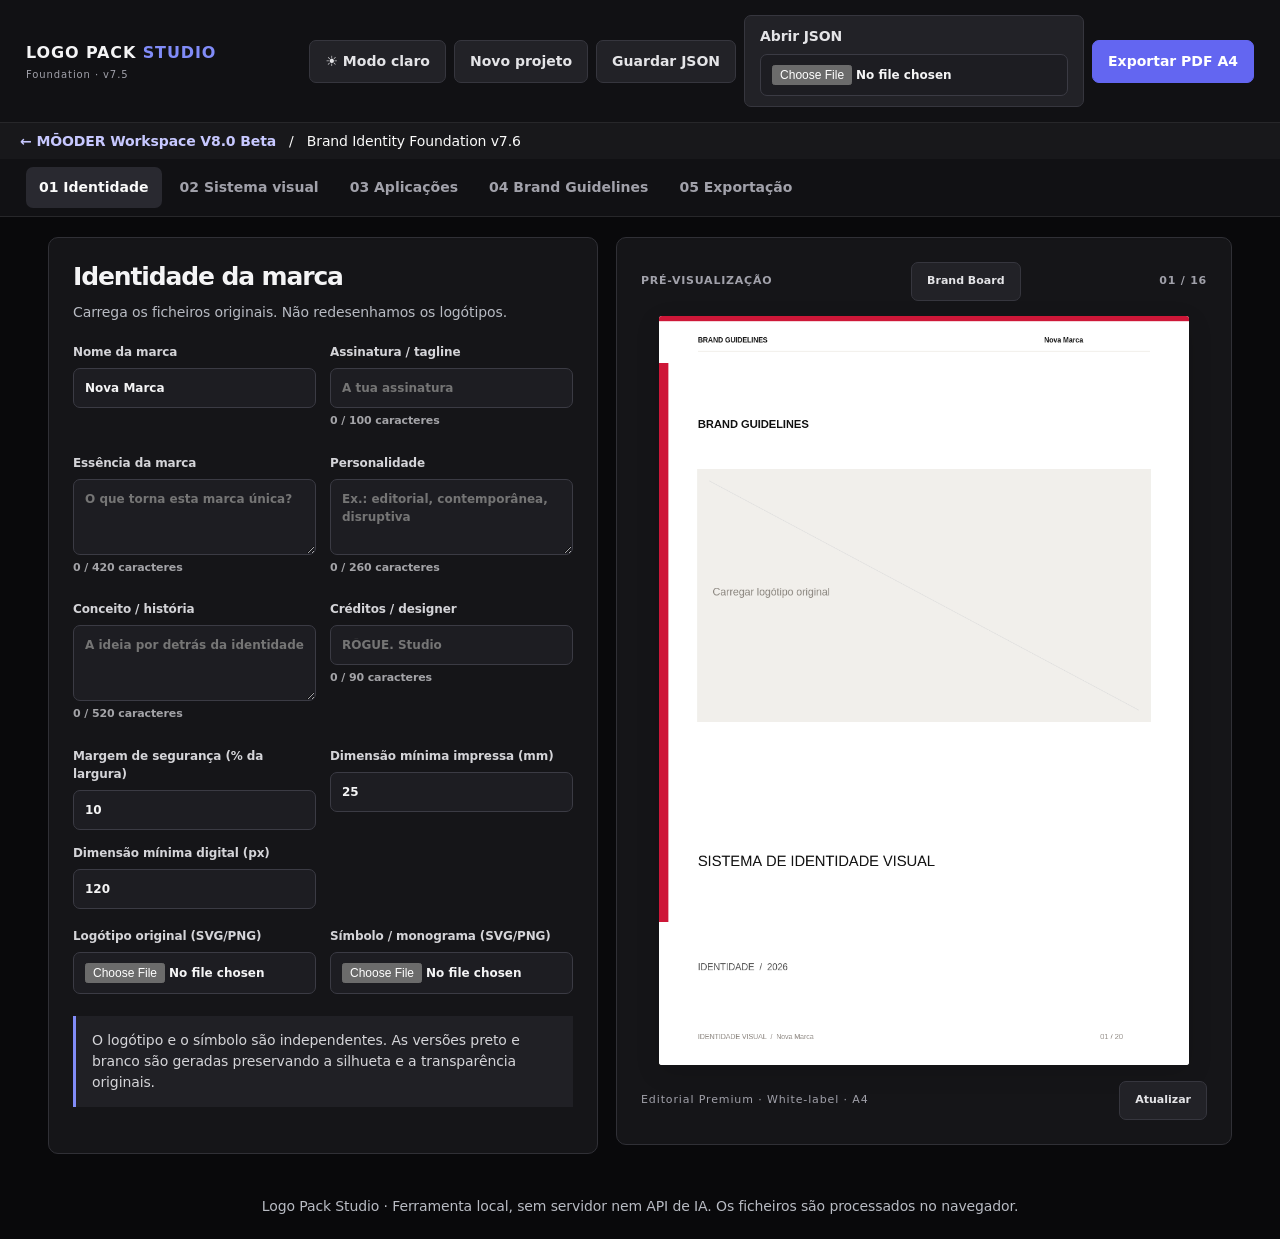
==== index.html @ aca2bb45 "Add files via upload" ====
<!doctype html><html lang="pt"><head><meta charset="utf-8"><meta name="viewport" content="width=device-width,initial-scale=1"><title>Logo Pack Studio — Foundation V7.5</title><link rel="stylesheet" href="style.css"></head><body>
<header><div><b class="brand">LOGO PACK <em>STUDIO</em></b><small>Foundation · v7.5</small></div><div class="head-actions"><button id="themeToggle" class="ghost" type="button" aria-label="Alternar modo claro e escuro">☾ Modo escuro</button><button id="newProject" class="ghost">Novo projeto</button><button id="saveProject" class="ghost">Guardar JSON</button><label class="button ghost">Abrir JSON<input type="file" id="openProject" accept=".json" hidden></label><button id="exportPdf" class="primary">Exportar PDF A4</button></div></header>
<div style="padding:10px 20px;background:#18181b;color:#fafafa;font:14px system-ui"><a href="workspace.html" style="color:#c7c8ff;font-weight:600;text-decoration:none">← MŌODER Workspace V8.0 Beta</a> &nbsp; / &nbsp; Brand Identity Foundation v7.6</div><nav id="tabs"><button class="active" data-tab="identity">01 Identidade</button><button data-tab="visual">02 Sistema visual</button><button data-tab="assets">03 Aplicações</button><button data-tab="guide">04 Brand Guidelines</button><button data-tab="export">05 Exportação</button></nav>
<main><section id="workspace"><div class="pane active" id="tab-identity"><h1>Identidade da marca</h1><p class="muted">Carrega os ficheiros originais. Não redesenhamos os logótipos.</p><div class="fields"><label>Nome da marca<input id="brandName" value="Nova Marca"></label><label>Assinatura / tagline<input id="tagline" placeholder="A tua assinatura"></label><label>Essência da marca<textarea id="essence" rows="3" placeholder="O que torna esta marca única?"></textarea></label><label>Personalidade<textarea id="personality" rows="3" placeholder="Ex.: editorial, contemporânea, disruptiva"></textarea></label><label>Conceito / história<textarea id="concept" rows="3" placeholder="A ideia por detrás da identidade"></textarea></label><label>Créditos / designer<input id="credits" placeholder="RŌGUE. Studio"></label><label>Margem de segurança (% da largura)<input id="safeArea" type="number" min="5" max="35" value="10"></label><label>Dimensão mínima impressa (mm)<input id="minPrint" type="number" min="5" max="120" value="25"></label><label>Dimensão mínima digital (px)<input id="minDigital" type="number" min="20" max="600" value="120"></label></div><div class="fields"><label>Logótipo original (SVG/PNG)<input type="file" data-asset="logo" accept="image/svg+xml,image/png,image/jpeg,image/webp"></label><label>Símbolo / monograma (SVG/PNG)<input type="file" data-asset="symbol" accept="image/svg+xml,image/png,image/jpeg,image/webp"></label></div><div class="notice">O logótipo e o símbolo são independentes. As versões preto e branco são geradas preservando a silhueta e a transparência originais.</div></div>
<div class="pane" id="tab-visual"><h1>Sistema visual</h1><h2>Cores</h2><div class="fields"><label>Cor principal · detetada do logótipo (editável)<input id="primary" type="color" value="#CE1738"></label><label>Cor secundária<input id="secondary" type="color" value="#E9E1D5"></label><label>Modo de geração<select id="paletteMethod"><option value="golden">Ângulo dourado · 137,5°</option><option value="analogous">Análogas · ±30°</option><option value="triadic">Triádicas · 120°</option><option value="complementary">Complementares · 180°</option></select></label><label class="toggle"><input id="autoSecondary" type="checkbox"> Gerar secundária com contraste automático</label><label>Cor terciária / apoio 1<input id="support1" type="color" value="#7B172E"></label><label>Cor de apoio 2<input id="support2" type="color" value="#D1C4B4"></label></div><details class="color-tools"><summary>Personalizar cores na roda cromática <span>Opcional</span></summary><div id="v72ColorWheel"></div></details><button id="generatePalette" class="ghost">Gerar paleta com o método escolhido</button><div id="palettePreview" class="swatches"></div><h2>Tipografia</h2><p class="muted">Upload independente para H1, H2 e H3 / corpo. TTF, OTF ou WOFF.</p><div class="fields"><label>H1 — títulos<input type="file" data-font="h1" accept=".ttf,.otf,.woff,.woff2"></label><label>H2 — subtítulos<input type="file" data-font="h2" accept=".ttf,.otf,.woff,.woff2"></label><label>H3 — corpo<input type="file" data-font="h3" accept=".ttf,.otf,.woff,.woff2"></label></div><div id="fontPreview" class="font-preview"></div><h2>Pattern Studio</h2><div class="choice"><label><input type="radio" name="patternMode" value="generate" checked> Gerar a partir do símbolo</label><label><input type="radio" name="patternMode" value="upload"> Importar pattern</label></div><label id="patternUploadLabel" hidden>Pattern (SVG/PNG)<input type="file" data-asset="pattern" accept="image/svg+xml,image/png,image/jpeg,image/webp"></label><div class="fields"><label>Tamanho do símbolo<input id="patternScale" type="range" min="8" max="340" value="72"></label><label>Espaçamento entre símbolos<input id="patternGap" type="range" min="0" max="200" value="28"></label><label>Rotação do símbolo (−180° a +180°)<input id="patternRotation" type="range" min="-180" max="180" value="0"></label><label>Distribuição<select id="patternLayout"><option value="stagger">Escalonada</option><option value="grid">Grelha</option><option value="diagonal">Diagonal</option></select></label></div><canvas id="patternPreview" width="540" height="260"></canvas><div class="pattern-actions"><button id="patternSvg" type="button" class="ghost">Exportar SVG</button><button id="patternPng" type="button" class="ghost">Exportar PNG</button></div></div>
<div class="pane" id="tab-assets"><h1>Aplicações e mockups</h1><p class="muted">Importa imagens do teu dispositivo. Cada projeto começa vazio e os mockups aplicados são incluídos no ficheiro JSON do projeto.</p><div id="v71Manager"></div><section class="photo-direction"><h2>Direção fotográfica</h2><p class="muted">Adiciona uma fotografia de referência ou direção de arte à secção correspondente das Brand Guidelines. Para várias fotografias na mesma secção, usa «Adicionar mockup» e escolhe «Direção fotográfica».</p><label>Fotografia de referência<input type="file" data-asset="photo" accept="image/*"></label></section><div id="libraryStatus"></div><div hidden aria-hidden="true"><div class="fields"><label>Cartão de visita / estacionário<input type="file" data-asset="stationery" accept="image/*"></label><label>Instagram / redes sociais<input type="file" data-asset="social" accept="image/*"></label><label>Campanha / outdoor<input type="file" data-asset="campaign" accept="image/*"></label></div><h2>Biblioteca de mockups</h2><p class="muted">Templates de apresentação internos. Podes carregar uma biblioteca adicional alojada no GitHub através de um manifesto JSON.</p><div class="fields"><label>Mockup selecionado<select id="mockupType"><option value="business">Cartão de visita</option><option value="poster">Cartaz editorial</option><option value="social">Post Instagram</option><option value="story">Story Instagram</option><option value="outdoor">Outdoor</option></select></label><label>URL do manifesto da biblioteca GitHub (JSON)<input id="mockupManifest" type="url" placeholder="https://raw.githubusercontent.com/.../mockups.json"></label></div><button id="loadLibrary" class="ghost">Carregar biblioteca GitHub</button><div id="legacyLibraryStatus" class="muted"></div><div id="mockupPreview" class="mockup-preview"></div><p class="muted">Os templates são composições 2D demonstrativas, não fotografias realistas. Para aplicações reais, utiliza os uploads acima.</p></div></div>
<div class="pane" id="tab-guide"><h1>Brand Guidelines</h1><p class="muted">20 páginas A4 · 210 × 297 mm. O mesmo canvas desenha a pré-visualização e é exportado para o PDF.</p><div class="guide-controls"><label>Selecionar página<select id="pageSelect"></select></label><button id="prevPage" class="ghost">← Anterior</button><button id="nextPage" class="ghost">Seguinte →</button><button id="allPages" class="ghost">Ver miniaturas</button></div><div id="thumbnails" hidden></div></div>
<div class="pane" id="tab-export"><h1>Exportação do Brand Pack</h1><p class="muted">Downloads criados localmente no teu navegador.</p><div class="export-grid"><button id="exportPdf2" class="primary">Brand Guidelines · PDF A4 (paginação dinâmica)</button><button id="exportBoard" class="ghost">Brand Board · PNG</button><button id="exportPalette" class="ghost">Paleta · SVG</button><button id="exportZip" class="ghost">Brand Pack completo · ZIP</button><button id="exportPattern" class="ghost">Pattern · PNG</button></div><p class="muted">ZIP: SVG, PNG e JPEG de todas as variantes, símbolo, favicons, paleta SVG/JSON/TXT, patterns, aplicações, Brand Board e PDF.</p><button id="validateProject" class="ghost">Validar projeto</button><div id="validation" class="validation"></div><div id="exportStatus" role="status"></div></div></section><aside><div class="preview-heading"><b>PRÉ-VISUALIZAÇÃO</b><button id="showBoard" type="button" class="ghost">Brand Board</button><span id="pageCounter">01 / 20</span></div><canvas id="pageCanvas" width="900" height="1273"></canvas><canvas id="boardPreview" width="1200" height="1000" hidden></canvas><div class="preview-footer"><span>Editorial Premium · White-label · A4</span><button id="refresh" class="ghost">Atualizar</button></div></aside></main><footer>Logo Pack Studio · Ferramenta local, sem servidor nem API de IA. Os ficheiros são processados no navegador.</footer><script src="jszip.min.js"></script><script src="app.js"></script><script src="mockup-manager.js"></script><script src="color-wheel.js"></script></body></html>
---- style.css ----
:root{--bg:#f2f0ed;--ink:#252220;--line:#d9d3cb;--muted:#77716d;--accent:#c7193b}*{box-sizing:border-box}body{margin:0;font:14px/1.5 Inter,Arial,sans-serif;color:var(--ink);background:var(--bg)}header{display:flex;justify-content:space-between;align-items:center;gap:18px;padding:16px 28px;background:#fff;border-bottom:1px solid var(--line)}.brand{font-size:18px;letter-spacing:.08em}.brand em{color:var(--accent);font-style:normal}header small{display:block;color:var(--muted);font-size:10px;letter-spacing:.14em}.head-actions{display:flex;gap:8px;flex-wrap:wrap}button,.button{cursor:pointer;font:inherit;padding:10px 15px;border:1px solid var(--line);border-radius:6px;background:#fff;color:var(--ink)}button:hover,.button:hover{border-color:#999}.primary{background:var(--accent);border-color:var(--accent);color:#fff}.ghost{background:#fff}nav{display:flex;gap:6px;padding:12px 28px;border-bottom:1px solid var(--line);background:#fff;overflow:auto}nav button{white-space:nowrap;border:0;border-bottom:2px solid transparent;border-radius:0;background:transparent;color:#625e59}nav button.active{border-color:var(--accent);color:var(--ink);font-weight:700}main{display:grid;grid-template-columns:minmax(350px,1fr) minmax(440px,1.1fr);gap:24px;width:100%;max-width:none;margin:auto;padding:24px 28px;align-items:start}#workspace,aside{background:#fff;border:1px solid var(--line);border-radius:9px;padding:26px;min-width:0}.pane{display:none}.pane.active{display:block}h1{font-size:26px;line-height:1.2;letter-spacing:-.04em;margin:0 0 10px}h2{font-size:16px;margin:27px 0 12px}.muted{color:var(--muted);margin:6px 0 20px}.fields{display:grid;grid-template-columns:repeat(2,minmax(0,1fr));gap:16px;margin:18px 0}label{display:block;font-size:12px;font-weight:650;color:#4d4844}input:not([type=radio]),textarea,select{display:block;width:100%;margin-top:7px;padding:10px 11px;border:1px solid var(--line);border-radius:5px;background:#fff;color:var(--ink);font:inherit;min-width:0}input[type=color]{height:48px;padding:3px}input[type=file]{font-size:12px}textarea{resize:vertical}.notice{padding:14px 16px;background:#f6f3ef;color:#625e59;border-left:3px solid var(--accent);margin:22px 0}.swatches{display:flex;gap:8px;margin:16px 0}.swatches>div{flex:1;min-width:0}.swatches i{display:block;height:65px;border-radius:4px}.swatches small{font-size:10px}.font-preview{background:#f8f6f2;padding:16px}.choice{display:flex;gap:20px;margin:10px 0}.choice label{display:flex;align-items:center;gap:7px}#patternPreview{width:100%;height:auto;border:1px solid var(--line);margin-top:14px}.preview-heading,.preview-footer{display:flex;justify-content:space-between;align-items:center;gap:12px;font-size:11px;letter-spacing:.08em;color:#77716d}.preview-heading{margin-bottom:15px}#pageCanvas{display:block;width:min(100%,530px);height:auto;box-shadow:0 7px 24px #0002;margin:0 auto;background:#fff}.preview-footer{margin-top:16px}.guide-controls{display:flex;gap:9px;align-items:end;flex-wrap:wrap}.guide-controls label{flex:1;min-width:120px}#thumbnails{display:grid;grid-template-columns:repeat(4,1fr);gap:10px;margin-top:16px}#thumbnails button{padding:5px}#thumbnails canvas{width:100%;height:auto;display:block}.export-grid{display:grid;gap:10px}#exportStatus{margin-top:18px;color:#625e59}footer{text-align:center;color:#8d8680;padding:22px}@media(max-width:960px){main{grid-template-columns:1fr;padding:14px}header{padding:14px;flex-wrap:wrap}nav{padding:8px 14px}#workspace,aside{padding:16px}.fields{grid-template-columns:1fr}}

.toggle{display:flex!important;align-items:center;gap:8px}.toggle input{width:auto!important}.mockup-preview{margin-top:14px;max-width:660px}.mockup-preview canvas{width:100%;height:auto;border:1px solid #ddd;border-radius:9px}.library-grid{display:grid;grid-template-columns:repeat(auto-fill,minmax(135px,1fr));gap:12px;margin-top:12px}.library-grid>div{display:flex;flex-direction:column;gap:6px;padding:8px;background:#f5f4f2;border-radius:6px}.library-grid img{width:100%;height:100px;object-fit:contain}.library-grid button{font-size:11px}.validation{margin-top:14px;font-size:13px;line-height:1.6}.validation ul{padding-left:20px}body{max-width:none}main{max-width:none!important;width:calc(100% - 44px)!important;margin-left:auto!important;margin-right:auto!important}#workspace{min-width:0}aside{min-width:0}
.pattern-actions{display:flex;gap:10px;margin-top:12px}#boardPreview{width:100%;height:auto;box-shadow:0 7px 24px #0002;background:#fff}#showBoard{font-size:11px}#patternPreview{background:#fff}
/* Foundation V3: independent dark interface, never changes PDF canvas pixels. */
:root[data-theme="dark"]{color-scheme:dark;--bg:#15171b;--ink:#f0f0f2;--line:#424650;--muted:#afb2ba}
:root[data-theme="dark"] body{background:var(--bg);color:var(--ink)}
:root[data-theme="dark"] header,:root[data-theme="dark"] nav,:root[data-theme="dark"] #workspace,:root[data-theme="dark"] aside{background:#22252b;color:var(--ink);border-color:var(--line)}
:root[data-theme="dark"] button:not(.primary),:root[data-theme="dark"] .button,:root[data-theme="dark"] input:not([type="color"]),:root[data-theme="dark"] textarea,:root[data-theme="dark"] select{background:#2b2f37;color:#f0f0f2;border-color:#51555f}
:root[data-theme="dark"] label,:root[data-theme="dark"] nav button,:root[data-theme="dark"] nav button.active{color:#e5e6ea}
:root[data-theme="dark"] .notice,:root[data-theme="dark"] .library-grid>div{background:#2c3038;color:#e5e6ea}
:root[data-theme="dark"] .muted,:root[data-theme="dark"] footer,:root[data-theme="dark"] .preview-footer{color:#b8bbc3}
:root[data-theme="dark"] #pageCanvas,:root[data-theme="dark"] #boardPreview{background:#fff}
/* V7 — local mockup manager */
.v7-manager{margin:22px 0;padding:20px;border:1px solid var(--line,#d7d7d7);border-radius:14px}.v7-manager h2{margin-top:0}.v7-form{display:grid;grid-template-columns:repeat(auto-fit,minmax(210px,1fr));gap:12px}.v7-form label{display:flex;flex-direction:column;gap:6px;font-size:13px}.v7-form input,.v7-form select{width:100%;max-width:100%;box-sizing:border-box}.v7-actions{display:flex;gap:10px;flex-wrap:wrap;align-items:center;margin:15px 0}.v7-grid{display:grid;grid-template-columns:repeat(auto-fill,minmax(180px,1fr));gap:12px}.v7-card{border:1px solid var(--line,#ddd);border-radius:10px;padding:10px;display:flex;flex-direction:column;gap:8px;min-width:0}.v7-card img{width:100%;height:125px;object-fit:contain;background:#eee;border-radius:6px}.v7-card div{font-size:13px;overflow-wrap:anywhere}.v7-card button{font-size:12px}

/* V7.2 improvements */
#fontPreview,#fontPreview *{color:#24211f!important;background:#f8f6f2!important}#v71EditorHost{margin-top:20px}#v71EditorHost .v5-editor{max-width:none}#v72ColorWheel{margin:20px 0}.v72-color{display:grid;grid-template-columns:1fr 1fr;gap:22px;padding:18px;border:1px solid var(--line);border-radius:10px;background:#faf9f7}.v72-color p{font-size:12px;color:#777}.v72-color canvas{max-width:100%;height:auto;display:block;cursor:crosshair;touch-action:none}.v72-harmony{display:flex;gap:5px;margin-top:15px}.v72-harmony span{display:flex;align-items:end;justify-content:center;flex:1;min-height:90px;padding:5px;font-size:10px;color:white;text-shadow:0 1px 3px #0008}@media(max-width:650px){.v72-color{grid-template-columns:1fr}}

/* V7.3: friendly, optional color controls and restored photographic direction */
.color-tools{margin:16px 0;border:1px solid var(--line);border-radius:9px;overflow:hidden}.color-tools summary{cursor:pointer;padding:14px 16px;font-weight:650;list-style:none;display:flex;justify-content:space-between;align-items:center;gap:10px}.color-tools summary::-webkit-details-marker{display:none}.color-tools summary::before{content:"◉";color:#c7193b;margin-right:7px}.color-tools summary span{font-size:11px;font-weight:400;color:var(--muted)}.color-tools[open] summary{border-bottom:1px solid var(--line)}.color-tools #v72ColorWheel{margin:0}.color-tools .v72-color{border:0;border-radius:0;gap:14px}.photo-direction{margin-top:22px;padding:18px;border:1px solid var(--line);border-radius:9px}.photo-direction h2{margin:0 0 8px}.photo-direction label{max-width:450px}.photo-direction .muted{margin:4px 0 12px}

/* Foundation v7.5 UI Refresh — presentation only; export canvases remain untouched */
:root{--radius:10px;--control-radius:7px}
body{font-family:Inter,ui-sans-serif,system-ui,-apple-system,"Segoe UI",sans-serif;letter-spacing:-.008em}
header{padding:15px 26px;gap:14px}
.brand{font-size:16px;font-weight:800;letter-spacing:.055em}
header small{letter-spacing:.09em;margin-top:2px}
.head-actions{align-items:center}
button,.button{min-height:38px;border-radius:var(--control-radius);font-weight:550;transition:background-color .15s ease,border-color .15s ease,box-shadow .15s ease,transform .15s ease}
button:focus-visible,.button:focus-visible,input:focus-visible,textarea:focus-visible,select:focus-visible,summary:focus-visible{outline:2px solid #818cf8;outline-offset:2px}
button:active{transform:translateY(1px)}
.primary{background:#6366f1;border-color:#6366f1;color:white}
.primary:hover{background:#4f46e5;border-color:#4f46e5}
nav{padding:8px 26px;gap:5px;scrollbar-width:thin}
nav button{padding:10px 13px;min-height:39px;border-radius:7px;border-bottom:0!important}
main{gap:18px;padding:20px 26px;grid-template-columns:minmax(350px,1fr) minmax(400px,1.12fr)}
#workspace,aside{border-radius:var(--radius);padding:24px}
h1{font-size:25px;font-weight:750;letter-spacing:-.045em}
h2{letter-spacing:-.02em}
.fields{gap:14px}
label{font-weight:600}
input:not([type=radio]),textarea,select{border-radius:var(--control-radius);min-height:39px}
.preview-heading{font-size:11px;font-weight:650;letter-spacing:.07em}
#pageCanvas,#boardPreview{border-radius:3px;max-width:100%}
.v7-manager,.photo-direction,.color-tools,.v72-color{border-radius:var(--radius)}
:root[data-theme="dark"]{color-scheme:dark;--bg:#09090b;--ink:#f4f4f5;--line:#2b2b31;--muted:#a1a1aa;--accent:#818cf8}
:root[data-theme="dark"] header,:root[data-theme="dark"] nav{background:#111114;border-color:#27272a}
:root[data-theme="dark"] #workspace,:root[data-theme="dark"] aside{background:#151518;border-color:#303036}
:root[data-theme="dark"] button:not(.primary),:root[data-theme="dark"] .button{background:#222227;color:#e4e4e7;border-color:#36363e}
:root[data-theme="dark"] button:not(.primary):hover,:root[data-theme="dark"] .button:hover{background:#303037;border-color:#555560}
:root[data-theme="dark"] nav button{background:transparent!important;border-color:transparent!important;color:#a1a1aa!important}
:root[data-theme="dark"] nav button:hover{background:#242429!important;color:#fafafa!important}
:root[data-theme="dark"] nav button.active{background:#292930!important;color:#fafafa!important}
:root[data-theme="dark"] input:not([type="color"]),:root[data-theme="dark"] textarea,:root[data-theme="dark"] select{background:#1d1d22;color:#f4f4f5;border-color:#3b3b44}
:root[data-theme="dark"] label{color:#d4d4d8}
:root[data-theme="dark"] .notice,:root[data-theme="dark"] .library-grid>div,:root[data-theme="dark"] .v72-color{background:#202025;color:#d4d4d8}
:root[data-theme="dark"] .v7-card{background:#1c1c21}
:root[data-theme="dark"] .preview-heading,:root[data-theme="dark"] .preview-footer{color:#a1a1aa}
:root[data-theme="dark"] .primary{background:#6366f1!important;border-color:#6366f1!important;color:#fff!important}
:root[data-theme="dark"] .primary:hover{background:#4f46e5!important}
@media(max-width:960px){main{grid-template-columns:1fr!important;width:calc(100% - 24px)!important;padding:12px 0}header{padding:14px}nav{padding:8px 12px}#workspace,aside{padding:18px}}
@media(max-width:600px){.head-actions{width:100%}.head-actions button,.head-actions .button{flex:1 1 auto;text-align:center;font-size:12px;padding:9px}#workspace,aside{padding:15px}.fields{grid-template-columns:1fr}nav button{font-size:12px;padding:9px 10px}}
@media(prefers-reduced-motion:reduce){button,.button{transition:none}}
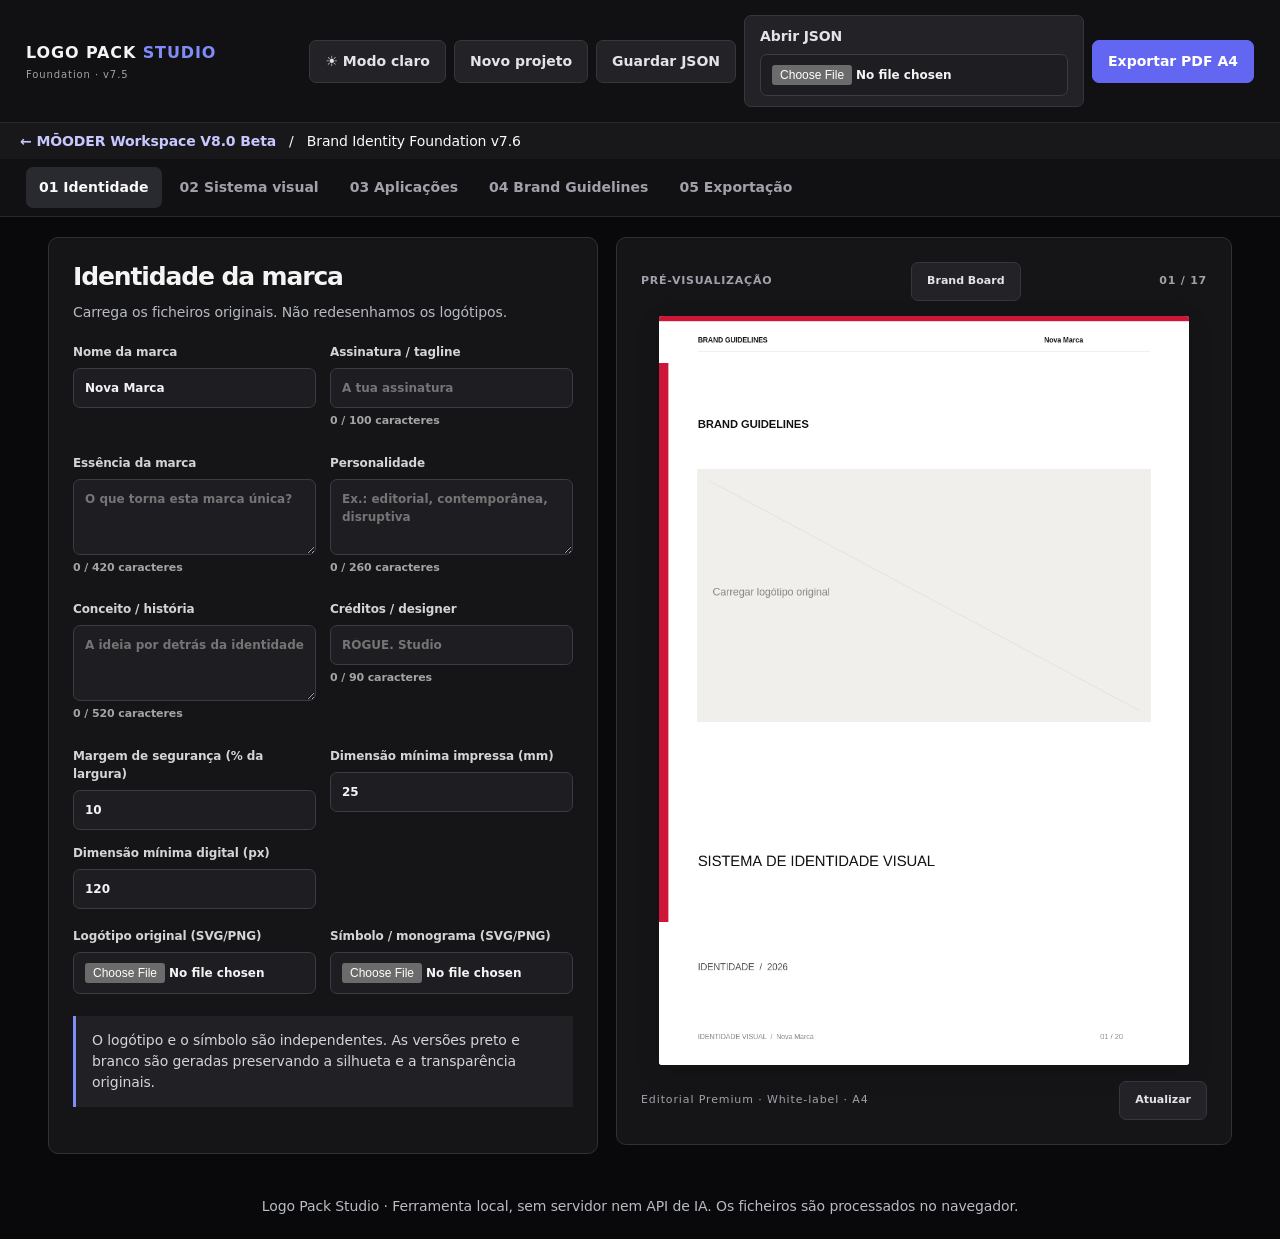
==== commit 7b65ed07: "Add files via upload" ====
--- a/index.html
+++ b/index.html
@@ -3,6 +3,6 @@
 <div style="padding:10px 20px;background:#18181b;color:#fafafa;font:14px system-ui"><a href="workspace.html" style="color:#c7c8ff;font-weight:600;text-decoration:none">← MŌODER Workspace V8.0 Beta</a> &nbsp; / &nbsp; Brand Identity Foundation v7.6</div><nav id="tabs"><button class="active" data-tab="identity">01 Identidade</button><button data-tab="visual">02 Sistema visual</button><button data-tab="assets">03 Aplicações</button><button data-tab="guide">04 Brand Guidelines</button><button data-tab="export">05 Exportação</button></nav>
 <main><section id="workspace"><div class="pane active" id="tab-identity"><h1>Identidade da marca</h1><p class="muted">Carrega os ficheiros originais. Não redesenhamos os logótipos.</p><div class="fields"><label>Nome da marca<input id="brandName" value="Nova Marca"></label><label>Assinatura / tagline<input id="tagline" placeholder="A tua assinatura"></label><label>Essência da marca<textarea id="essence" rows="3" placeholder="O que torna esta marca única?"></textarea></label><label>Personalidade<textarea id="personality" rows="3" placeholder="Ex.: editorial, contemporânea, disruptiva"></textarea></label><label>Conceito / história<textarea id="concept" rows="3" placeholder="A ideia por detrás da identidade"></textarea></label><label>Créditos / designer<input id="credits" placeholder="RŌGUE. Studio"></label><label>Margem de segurança (% da largura)<input id="safeArea" type="number" min="5" max="35" value="10"></label><label>Dimensão mínima impressa (mm)<input id="minPrint" type="number" min="5" max="120" value="25"></label><label>Dimensão mínima digital (px)<input id="minDigital" type="number" min="20" max="600" value="120"></label></div><div class="fields"><label>Logótipo original (SVG/PNG)<input type="file" data-asset="logo" accept="image/svg+xml,image/png,image/jpeg,image/webp"></label><label>Símbolo / monograma (SVG/PNG)<input type="file" data-asset="symbol" accept="image/svg+xml,image/png,image/jpeg,image/webp"></label></div><div class="notice">O logótipo e o símbolo são independentes. As versões preto e branco são geradas preservando a silhueta e a transparência originais.</div></div>
 <div class="pane" id="tab-visual"><h1>Sistema visual</h1><h2>Cores</h2><div class="fields"><label>Cor principal · detetada do logótipo (editável)<input id="primary" type="color" value="#CE1738"></label><label>Cor secundária<input id="secondary" type="color" value="#E9E1D5"></label><label>Modo de geração<select id="paletteMethod"><option value="golden">Ângulo dourado · 137,5°</option><option value="analogous">Análogas · ±30°</option><option value="triadic">Triádicas · 120°</option><option value="complementary">Complementares · 180°</option></select></label><label class="toggle"><input id="autoSecondary" type="checkbox"> Gerar secundária com contraste automático</label><label>Cor terciária / apoio 1<input id="support1" type="color" value="#7B172E"></label><label>Cor de apoio 2<input id="support2" type="color" value="#D1C4B4"></label></div><details class="color-tools"><summary>Personalizar cores na roda cromática <span>Opcional</span></summary><div id="v72ColorWheel"></div></details><button id="generatePalette" class="ghost">Gerar paleta com o método escolhido</button><div id="palettePreview" class="swatches"></div><h2>Tipografia</h2><p class="muted">Upload independente para H1, H2 e H3 / corpo. TTF, OTF ou WOFF.</p><div class="fields"><label>H1 — títulos<input type="file" data-font="h1" accept=".ttf,.otf,.woff,.woff2"></label><label>H2 — subtítulos<input type="file" data-font="h2" accept=".ttf,.otf,.woff,.woff2"></label><label>H3 — corpo<input type="file" data-font="h3" accept=".ttf,.otf,.woff,.woff2"></label></div><div id="fontPreview" class="font-preview"></div><h2>Pattern Studio</h2><div class="choice"><label><input type="radio" name="patternMode" value="generate" checked> Gerar a partir do símbolo</label><label><input type="radio" name="patternMode" value="upload"> Importar pattern</label></div><label id="patternUploadLabel" hidden>Pattern (SVG/PNG)<input type="file" data-asset="pattern" accept="image/svg+xml,image/png,image/jpeg,image/webp"></label><div class="fields"><label>Tamanho do símbolo<input id="patternScale" type="range" min="8" max="340" value="72"></label><label>Espaçamento entre símbolos<input id="patternGap" type="range" min="0" max="200" value="28"></label><label>Rotação do símbolo (−180° a +180°)<input id="patternRotation" type="range" min="-180" max="180" value="0"></label><label>Distribuição<select id="patternLayout"><option value="stagger">Escalonada</option><option value="grid">Grelha</option><option value="diagonal">Diagonal</option></select></label></div><canvas id="patternPreview" width="540" height="260"></canvas><div class="pattern-actions"><button id="patternSvg" type="button" class="ghost">Exportar SVG</button><button id="patternPng" type="button" class="ghost">Exportar PNG</button></div></div>
-<div class="pane" id="tab-assets"><h1>Aplicações e mockups</h1><p class="muted">Importa imagens do teu dispositivo. Cada projeto começa vazio e os mockups aplicados são incluídos no ficheiro JSON do projeto.</p><div id="v71Manager"></div><section class="photo-direction"><h2>Direção fotográfica</h2><p class="muted">Adiciona uma fotografia de referência ou direção de arte à secção correspondente das Brand Guidelines. Para várias fotografias na mesma secção, usa «Adicionar mockup» e escolhe «Direção fotográfica».</p><label>Fotografia de referência<input type="file" data-asset="photo" accept="image/*"></label></section><div id="libraryStatus"></div><div hidden aria-hidden="true"><div class="fields"><label>Cartão de visita / estacionário<input type="file" data-asset="stationery" accept="image/*"></label><label>Instagram / redes sociais<input type="file" data-asset="social" accept="image/*"></label><label>Campanha / outdoor<input type="file" data-asset="campaign" accept="image/*"></label></div><h2>Biblioteca de mockups</h2><p class="muted">Templates de apresentação internos. Podes carregar uma biblioteca adicional alojada no GitHub através de um manifesto JSON.</p><div class="fields"><label>Mockup selecionado<select id="mockupType"><option value="business">Cartão de visita</option><option value="poster">Cartaz editorial</option><option value="social">Post Instagram</option><option value="story">Story Instagram</option><option value="outdoor">Outdoor</option></select></label><label>URL do manifesto da biblioteca GitHub (JSON)<input id="mockupManifest" type="url" placeholder="https://raw.githubusercontent.com/.../mockups.json"></label></div><button id="loadLibrary" class="ghost">Carregar biblioteca GitHub</button><div id="legacyLibraryStatus" class="muted"></div><div id="mockupPreview" class="mockup-preview"></div><p class="muted">Os templates são composições 2D demonstrativas, não fotografias realistas. Para aplicações reais, utiliza os uploads acima.</p></div></div>
+<div class="pane" id="tab-assets"><h1>Aplicações e mockups</h1><p class="muted">Importa imagens do teu dispositivo. Cada projeto começa vazio e os mockups aplicados são incluídos no ficheiro JSON do projeto.</p><div id="v71Manager"></div><section class="photo-direction"><h2>Direção fotográfica</h2><p class="muted">Adiciona uma fotografia de referência ou direção de arte à secção correspondente das Brand Guidelines. Para várias fotografias na mesma secção, usa «Adicionar mockup» e escolhe «Direção fotográfica».</p><label>Fotografias de referência (até 8)<input id="photoDirectionUpload" type="file" accept="image/jpeg,image/png,image/webp" multiple></label><p id="photoDirectionStatus" class="muted" role="status"></p><div id="photoDirectionList" class="photo-direction-list"></div><p class="muted">Arrasta para reordenar ou utiliza as setas. As fotografias são otimizadas antes de serem guardadas no projeto.</p></section><div id="libraryStatus"></div><div hidden aria-hidden="true"><div class="fields"><label>Cartão de visita / estacionário<input type="file" data-asset="stationery" accept="image/*"></label><label>Instagram / redes sociais<input type="file" data-asset="social" accept="image/*"></label><label>Campanha / outdoor<input type="file" data-asset="campaign" accept="image/*"></label></div><h2>Biblioteca de mockups</h2><p class="muted">Templates de apresentação internos. Podes carregar uma biblioteca adicional alojada no GitHub através de um manifesto JSON.</p><div class="fields"><label>Mockup selecionado<select id="mockupType"><option value="business">Cartão de visita</option><option value="poster">Cartaz editorial</option><option value="social">Post Instagram</option><option value="story">Story Instagram</option><option value="outdoor">Outdoor</option></select></label><label>URL do manifesto da biblioteca GitHub (JSON)<input id="mockupManifest" type="url" placeholder="https://raw.githubusercontent.com/.../mockups.json"></label></div><button id="loadLibrary" class="ghost">Carregar biblioteca GitHub</button><div id="legacyLibraryStatus" class="muted"></div><div id="mockupPreview" class="mockup-preview"></div><p class="muted">Os templates são composições 2D demonstrativas, não fotografias realistas. Para aplicações reais, utiliza os uploads acima.</p></div></div>
 <div class="pane" id="tab-guide"><h1>Brand Guidelines</h1><p class="muted">20 páginas A4 · 210 × 297 mm. O mesmo canvas desenha a pré-visualização e é exportado para o PDF.</p><div class="guide-controls"><label>Selecionar página<select id="pageSelect"></select></label><button id="prevPage" class="ghost">← Anterior</button><button id="nextPage" class="ghost">Seguinte →</button><button id="allPages" class="ghost">Ver miniaturas</button></div><div id="thumbnails" hidden></div></div>
 <div class="pane" id="tab-export"><h1>Exportação do Brand Pack</h1><p class="muted">Downloads criados localmente no teu navegador.</p><div class="export-grid"><button id="exportPdf2" class="primary">Brand Guidelines · PDF A4 (paginação dinâmica)</button><button id="exportBoard" class="ghost">Brand Board · PNG</button><button id="exportPalette" class="ghost">Paleta · SVG</button><button id="exportZip" class="ghost">Brand Pack completo · ZIP</button><button id="exportPattern" class="ghost">Pattern · PNG</button></div><p class="muted">ZIP: SVG, PNG e JPEG de todas as variantes, símbolo, favicons, paleta SVG/JSON/TXT, patterns, aplicações, Brand Board e PDF.</p><button id="validateProject" class="ghost">Validar projeto</button><div id="validation" class="validation"></div><div id="exportStatus" role="status"></div></div></section><aside><div class="preview-heading"><b>PRÉ-VISUALIZAÇÃO</b><button id="showBoard" type="button" class="ghost">Brand Board</button><span id="pageCounter">01 / 20</span></div><canvas id="pageCanvas" width="900" height="1273"></canvas><canvas id="boardPreview" width="1200" height="1000" hidden></canvas><div class="preview-footer"><span>Editorial Premium · White-label · A4</span><button id="refresh" class="ghost">Atualizar</button></div></aside></main><footer>Logo Pack Studio · Ferramenta local, sem servidor nem API de IA. Os ficheiros são processados no navegador.</footer><script src="jszip.min.js"></script><script src="app.js"></script><script src="mockup-manager.js"></script><script src="color-wheel.js"></script></body></html>
--- a/style.css
+++ b/style.css
@@ -62,3 +62,6 @@
 @media(max-width:960px){main{grid-template-columns:1fr!important;width:calc(100% - 24px)!important;padding:12px 0}header{padding:14px}nav{padding:8px 12px}#workspace,aside{padding:18px}}
 @media(max-width:600px){.head-actions{width:100%}.head-actions button,.head-actions .button{flex:1 1 auto;text-align:center;font-size:12px;padding:9px}#workspace,aside{padding:15px}.fields{grid-template-columns:1fr}nav button{font-size:12px;padding:9px 10px}}
 @media(prefers-reduced-motion:reduce){button,.button{transition:none}}
+
+/* V8 — Direção fotográfica multipla */
+.photo-direction-list{display:grid;gap:9px;margin:12px 0}.photo-direction-row{display:flex;align-items:center;gap:10px;border:1px solid var(--line);padding:8px;border-radius:8px;min-width:0}.photo-direction-row img{width:65px;height:55px;object-fit:cover;border-radius:4px}.photo-direction-row span{flex:1;min-width:0;overflow:hidden;text-overflow:ellipsis;white-space:nowrap;font-size:12px}.photo-direction-row button{padding:7px 9px;cursor:pointer;flex-shrink:0}.photo-direction-row button:disabled{opacity:.35;cursor:default}@media(max-width:600px){.photo-direction-row{flex-wrap:wrap}.photo-direction-row span{flex-basis:calc(100% - 85px)}}
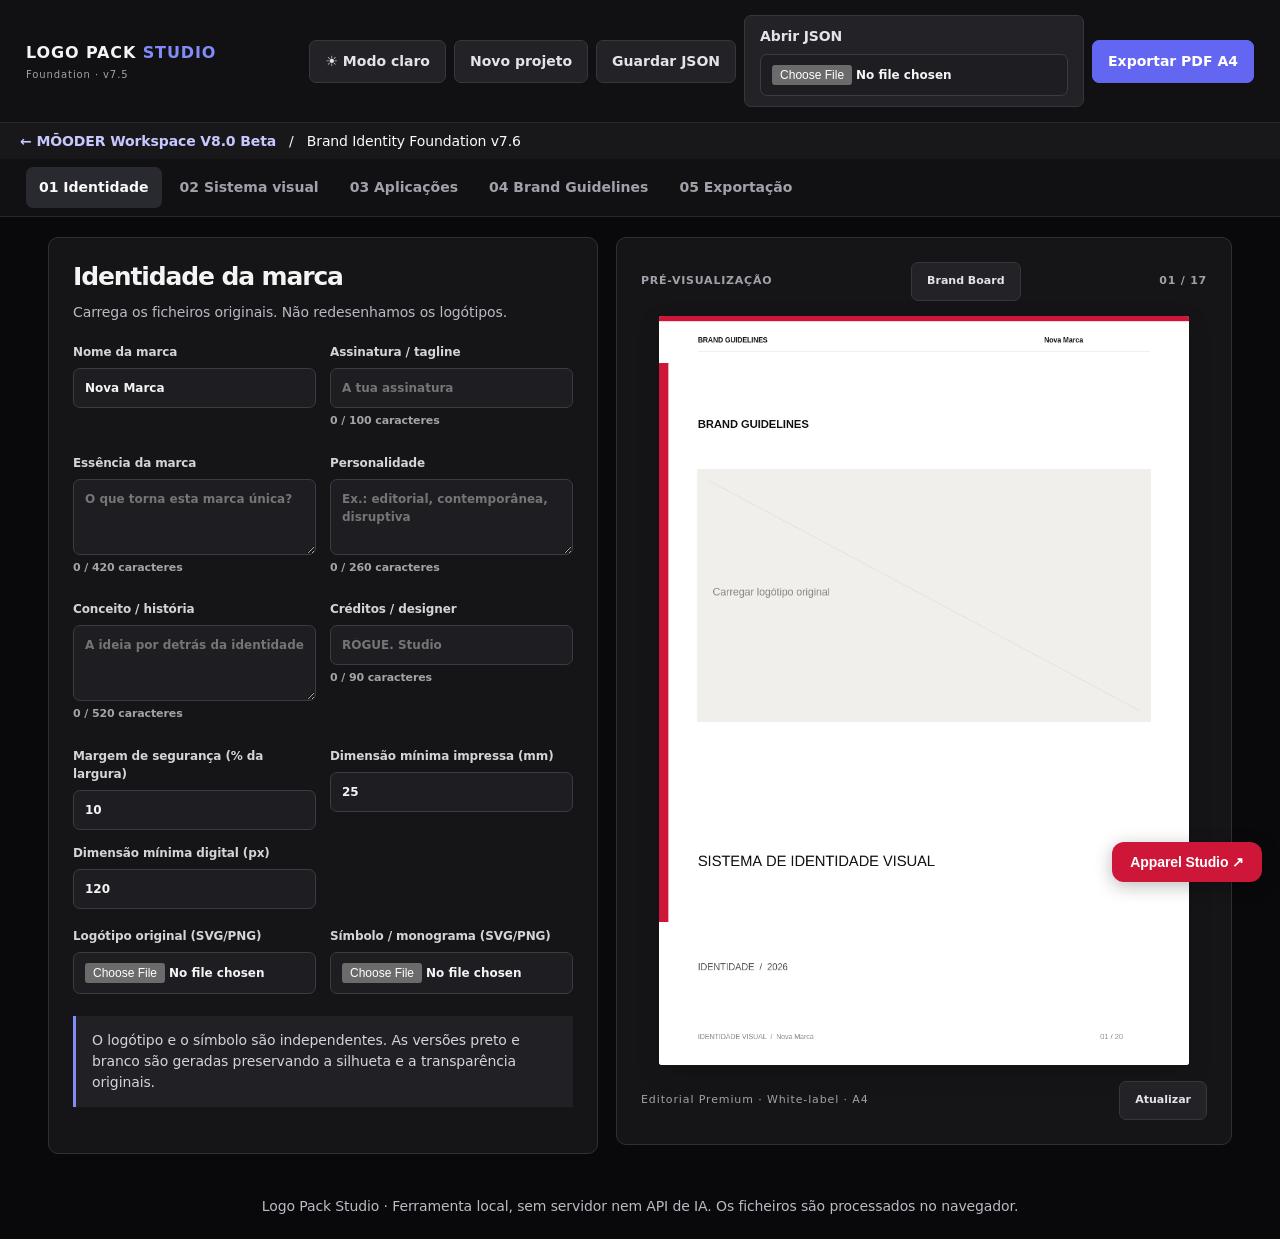
==== commit 709f391a: "Add files via upload" ====
--- a/index.html
+++ b/index.html
@@ -5,4 +5,4 @@
 <div class="pane" id="tab-visual"><h1>Sistema visual</h1><h2>Cores</h2><div class="fields"><label>Cor principal · detetada do logótipo (editável)<input id="primary" type="color" value="#CE1738"></label><label>Cor secundária<input id="secondary" type="color" value="#E9E1D5"></label><label>Modo de geração<select id="paletteMethod"><option value="golden">Ângulo dourado · 137,5°</option><option value="analogous">Análogas · ±30°</option><option value="triadic">Triádicas · 120°</option><option value="complementary">Complementares · 180°</option></select></label><label class="toggle"><input id="autoSecondary" type="checkbox"> Gerar secundária com contraste automático</label><label>Cor terciária / apoio 1<input id="support1" type="color" value="#7B172E"></label><label>Cor de apoio 2<input id="support2" type="color" value="#D1C4B4"></label></div><details class="color-tools"><summary>Personalizar cores na roda cromática <span>Opcional</span></summary><div id="v72ColorWheel"></div></details><button id="generatePalette" class="ghost">Gerar paleta com o método escolhido</button><div id="palettePreview" class="swatches"></div><h2>Tipografia</h2><p class="muted">Upload independente para H1, H2 e H3 / corpo. TTF, OTF ou WOFF.</p><div class="fields"><label>H1 — títulos<input type="file" data-font="h1" accept=".ttf,.otf,.woff,.woff2"></label><label>H2 — subtítulos<input type="file" data-font="h2" accept=".ttf,.otf,.woff,.woff2"></label><label>H3 — corpo<input type="file" data-font="h3" accept=".ttf,.otf,.woff,.woff2"></label></div><div id="fontPreview" class="font-preview"></div><h2>Pattern Studio</h2><div class="choice"><label><input type="radio" name="patternMode" value="generate" checked> Gerar a partir do símbolo</label><label><input type="radio" name="patternMode" value="upload"> Importar pattern</label></div><label id="patternUploadLabel" hidden>Pattern (SVG/PNG)<input type="file" data-asset="pattern" accept="image/svg+xml,image/png,image/jpeg,image/webp"></label><div class="fields"><label>Tamanho do símbolo<input id="patternScale" type="range" min="8" max="340" value="72"></label><label>Espaçamento entre símbolos<input id="patternGap" type="range" min="0" max="200" value="28"></label><label>Rotação do símbolo (−180° a +180°)<input id="patternRotation" type="range" min="-180" max="180" value="0"></label><label>Distribuição<select id="patternLayout"><option value="stagger">Escalonada</option><option value="grid">Grelha</option><option value="diagonal">Diagonal</option></select></label></div><canvas id="patternPreview" width="540" height="260"></canvas><div class="pattern-actions"><button id="patternSvg" type="button" class="ghost">Exportar SVG</button><button id="patternPng" type="button" class="ghost">Exportar PNG</button></div></div>
 <div class="pane" id="tab-assets"><h1>Aplicações e mockups</h1><p class="muted">Importa imagens do teu dispositivo. Cada projeto começa vazio e os mockups aplicados são incluídos no ficheiro JSON do projeto.</p><div id="v71Manager"></div><section class="photo-direction"><h2>Direção fotográfica</h2><p class="muted">Adiciona uma fotografia de referência ou direção de arte à secção correspondente das Brand Guidelines. Para várias fotografias na mesma secção, usa «Adicionar mockup» e escolhe «Direção fotográfica».</p><label>Fotografias de referência (até 8)<input id="photoDirectionUpload" type="file" accept="image/jpeg,image/png,image/webp" multiple></label><p id="photoDirectionStatus" class="muted" role="status"></p><div id="photoDirectionList" class="photo-direction-list"></div><p class="muted">Arrasta para reordenar ou utiliza as setas. As fotografias são otimizadas antes de serem guardadas no projeto.</p></section><div id="libraryStatus"></div><div hidden aria-hidden="true"><div class="fields"><label>Cartão de visita / estacionário<input type="file" data-asset="stationery" accept="image/*"></label><label>Instagram / redes sociais<input type="file" data-asset="social" accept="image/*"></label><label>Campanha / outdoor<input type="file" data-asset="campaign" accept="image/*"></label></div><h2>Biblioteca de mockups</h2><p class="muted">Templates de apresentação internos. Podes carregar uma biblioteca adicional alojada no GitHub através de um manifesto JSON.</p><div class="fields"><label>Mockup selecionado<select id="mockupType"><option value="business">Cartão de visita</option><option value="poster">Cartaz editorial</option><option value="social">Post Instagram</option><option value="story">Story Instagram</option><option value="outdoor">Outdoor</option></select></label><label>URL do manifesto da biblioteca GitHub (JSON)<input id="mockupManifest" type="url" placeholder="https://raw.githubusercontent.com/.../mockups.json"></label></div><button id="loadLibrary" class="ghost">Carregar biblioteca GitHub</button><div id="legacyLibraryStatus" class="muted"></div><div id="mockupPreview" class="mockup-preview"></div><p class="muted">Os templates são composições 2D demonstrativas, não fotografias realistas. Para aplicações reais, utiliza os uploads acima.</p></div></div>
 <div class="pane" id="tab-guide"><h1>Brand Guidelines</h1><p class="muted">20 páginas A4 · 210 × 297 mm. O mesmo canvas desenha a pré-visualização e é exportado para o PDF.</p><div class="guide-controls"><label>Selecionar página<select id="pageSelect"></select></label><button id="prevPage" class="ghost">← Anterior</button><button id="nextPage" class="ghost">Seguinte →</button><button id="allPages" class="ghost">Ver miniaturas</button></div><div id="thumbnails" hidden></div></div>
-<div class="pane" id="tab-export"><h1>Exportação do Brand Pack</h1><p class="muted">Downloads criados localmente no teu navegador.</p><div class="export-grid"><button id="exportPdf2" class="primary">Brand Guidelines · PDF A4 (paginação dinâmica)</button><button id="exportBoard" class="ghost">Brand Board · PNG</button><button id="exportPalette" class="ghost">Paleta · SVG</button><button id="exportZip" class="ghost">Brand Pack completo · ZIP</button><button id="exportPattern" class="ghost">Pattern · PNG</button></div><p class="muted">ZIP: SVG, PNG e JPEG de todas as variantes, símbolo, favicons, paleta SVG/JSON/TXT, patterns, aplicações, Brand Board e PDF.</p><button id="validateProject" class="ghost">Validar projeto</button><div id="validation" class="validation"></div><div id="exportStatus" role="status"></div></div></section><aside><div class="preview-heading"><b>PRÉ-VISUALIZAÇÃO</b><button id="showBoard" type="button" class="ghost">Brand Board</button><span id="pageCounter">01 / 20</span></div><canvas id="pageCanvas" width="900" height="1273"></canvas><canvas id="boardPreview" width="1200" height="1000" hidden></canvas><div class="preview-footer"><span>Editorial Premium · White-label · A4</span><button id="refresh" class="ghost">Atualizar</button></div></aside></main><footer>Logo Pack Studio · Ferramenta local, sem servidor nem API de IA. Os ficheiros são processados no navegador.</footer><script src="jszip.min.js"></script><script src="app.js"></script><script src="mockup-manager.js"></script><script src="color-wheel.js"></script></body></html>
+<div class="pane" id="tab-export"><h1>Exportação do Brand Pack</h1><p class="muted">Downloads criados localmente no teu navegador.</p><div class="export-grid"><button id="exportPdf2" class="primary">Brand Guidelines · PDF A4 (paginação dinâmica)</button><button id="exportBoard" class="ghost">Brand Board · PNG</button><button id="exportPalette" class="ghost">Paleta · SVG</button><button id="exportZip" class="ghost">Brand Pack completo · ZIP</button><button id="exportPattern" class="ghost">Pattern · PNG</button></div><p class="muted">ZIP: SVG, PNG e JPEG de todas as variantes, símbolo, favicons, paleta SVG/JSON/TXT, patterns, aplicações, Brand Board e PDF.</p><button id="validateProject" class="ghost">Validar projeto</button><div id="validation" class="validation"></div><div id="exportStatus" role="status"></div></div></section><aside><div class="preview-heading"><b>PRÉ-VISUALIZAÇÃO</b><button id="showBoard" type="button" class="ghost">Brand Board</button><span id="pageCounter">01 / 20</span></div><canvas id="pageCanvas" width="900" height="1273"></canvas><canvas id="boardPreview" width="1200" height="1000" hidden></canvas><div class="preview-footer"><span>Editorial Premium · White-label · A4</span><button id="refresh" class="ghost">Atualizar</button></div></aside></main><footer>Logo Pack Studio · Ferramenta local, sem servidor nem API de IA. Os ficheiros são processados no navegador.</footer><script src="jszip.min.js"></script><script src="app.js"></script><script src="mockup-manager.js"></script><script src="color-wheel.js"></script><a href="apparel-studio.html" style="position:fixed;bottom:18px;right:18px;z-index:9999;background:#ce1738;color:white;padding:12px 18px;border-radius:12px;text-decoration:none;font:600 14px Arial,sans-serif;box-shadow:0 4px 18px #0004">Apparel Studio ↗</a></body></html>
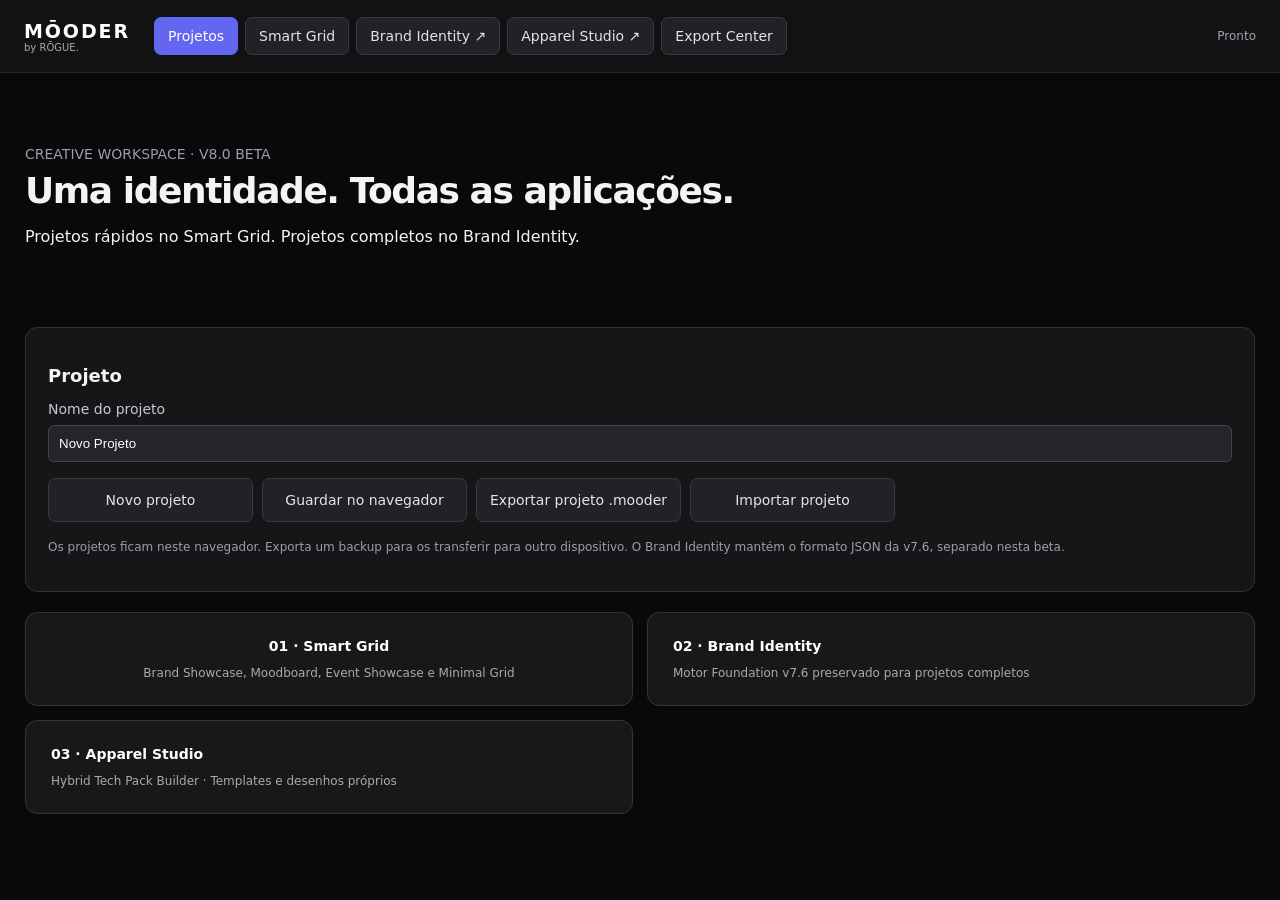
==== commit abbc69f7: "Add files via upload" ====
--- a/index.html
+++ b/index.html
@@ -1,8 +1 @@
-<!doctype html><html lang="pt"><head><meta charset="utf-8"><meta name="viewport" content="width=device-width,initial-scale=1"><title>Logo Pack Studio — Foundation V7.5</title><link rel="stylesheet" href="style.css"></head><body>
-<header><div><b class="brand">LOGO PACK <em>STUDIO</em></b><small>Foundation · v7.5</small></div><div class="head-actions"><button id="themeToggle" class="ghost" type="button" aria-label="Alternar modo claro e escuro">☾ Modo escuro</button><button id="newProject" class="ghost">Novo projeto</button><button id="saveProject" class="ghost">Guardar JSON</button><label class="button ghost">Abrir JSON<input type="file" id="openProject" accept=".json" hidden></label><button id="exportPdf" class="primary">Exportar PDF A4</button></div></header>
-<div style="padding:10px 20px;background:#18181b;color:#fafafa;font:14px system-ui"><a href="workspace.html" style="color:#c7c8ff;font-weight:600;text-decoration:none">← MŌODER Workspace V8.0 Beta</a> &nbsp; / &nbsp; Brand Identity Foundation v7.6</div><nav id="tabs"><button class="active" data-tab="identity">01 Identidade</button><button data-tab="visual">02 Sistema visual</button><button data-tab="assets">03 Aplicações</button><button data-tab="guide">04 Brand Guidelines</button><button data-tab="export">05 Exportação</button></nav>
-<main><section id="workspace"><div class="pane active" id="tab-identity"><h1>Identidade da marca</h1><p class="muted">Carrega os ficheiros originais. Não redesenhamos os logótipos.</p><div class="fields"><label>Nome da marca<input id="brandName" value="Nova Marca"></label><label>Assinatura / tagline<input id="tagline" placeholder="A tua assinatura"></label><label>Essência da marca<textarea id="essence" rows="3" placeholder="O que torna esta marca única?"></textarea></label><label>Personalidade<textarea id="personality" rows="3" placeholder="Ex.: editorial, contemporânea, disruptiva"></textarea></label><label>Conceito / história<textarea id="concept" rows="3" placeholder="A ideia por detrás da identidade"></textarea></label><label>Créditos / designer<input id="credits" placeholder="RŌGUE. Studio"></label><label>Margem de segurança (% da largura)<input id="safeArea" type="number" min="5" max="35" value="10"></label><label>Dimensão mínima impressa (mm)<input id="minPrint" type="number" min="5" max="120" value="25"></label><label>Dimensão mínima digital (px)<input id="minDigital" type="number" min="20" max="600" value="120"></label></div><div class="fields"><label>Logótipo original (SVG/PNG)<input type="file" data-asset="logo" accept="image/svg+xml,image/png,image/jpeg,image/webp"></label><label>Símbolo / monograma (SVG/PNG)<input type="file" data-asset="symbol" accept="image/svg+xml,image/png,image/jpeg,image/webp"></label></div><div class="notice">O logótipo e o símbolo são independentes. As versões preto e branco são geradas preservando a silhueta e a transparência originais.</div></div>
-<div class="pane" id="tab-visual"><h1>Sistema visual</h1><h2>Cores</h2><div class="fields"><label>Cor principal · detetada do logótipo (editável)<input id="primary" type="color" value="#CE1738"></label><label>Cor secundária<input id="secondary" type="color" value="#E9E1D5"></label><label>Modo de geração<select id="paletteMethod"><option value="golden">Ângulo dourado · 137,5°</option><option value="analogous">Análogas · ±30°</option><option value="triadic">Triádicas · 120°</option><option value="complementary">Complementares · 180°</option></select></label><label class="toggle"><input id="autoSecondary" type="checkbox"> Gerar secundária com contraste automático</label><label>Cor terciária / apoio 1<input id="support1" type="color" value="#7B172E"></label><label>Cor de apoio 2<input id="support2" type="color" value="#D1C4B4"></label></div><details class="color-tools"><summary>Personalizar cores na roda cromática <span>Opcional</span></summary><div id="v72ColorWheel"></div></details><button id="generatePalette" class="ghost">Gerar paleta com o método escolhido</button><div id="palettePreview" class="swatches"></div><h2>Tipografia</h2><p class="muted">Upload independente para H1, H2 e H3 / corpo. TTF, OTF ou WOFF.</p><div class="fields"><label>H1 — títulos<input type="file" data-font="h1" accept=".ttf,.otf,.woff,.woff2"></label><label>H2 — subtítulos<input type="file" data-font="h2" accept=".ttf,.otf,.woff,.woff2"></label><label>H3 — corpo<input type="file" data-font="h3" accept=".ttf,.otf,.woff,.woff2"></label></div><div id="fontPreview" class="font-preview"></div><h2>Pattern Studio</h2><div class="choice"><label><input type="radio" name="patternMode" value="generate" checked> Gerar a partir do símbolo</label><label><input type="radio" name="patternMode" value="upload"> Importar pattern</label></div><label id="patternUploadLabel" hidden>Pattern (SVG/PNG)<input type="file" data-asset="pattern" accept="image/svg+xml,image/png,image/jpeg,image/webp"></label><div class="fields"><label>Tamanho do símbolo<input id="patternScale" type="range" min="8" max="340" value="72"></label><label>Espaçamento entre símbolos<input id="patternGap" type="range" min="0" max="200" value="28"></label><label>Rotação do símbolo (−180° a +180°)<input id="patternRotation" type="range" min="-180" max="180" value="0"></label><label>Distribuição<select id="patternLayout"><option value="stagger">Escalonada</option><option value="grid">Grelha</option><option value="diagonal">Diagonal</option></select></label></div><canvas id="patternPreview" width="540" height="260"></canvas><div class="pattern-actions"><button id="patternSvg" type="button" class="ghost">Exportar SVG</button><button id="patternPng" type="button" class="ghost">Exportar PNG</button></div></div>
-<div class="pane" id="tab-assets"><h1>Aplicações e mockups</h1><p class="muted">Importa imagens do teu dispositivo. Cada projeto começa vazio e os mockups aplicados são incluídos no ficheiro JSON do projeto.</p><div id="v71Manager"></div><section class="photo-direction"><h2>Direção fotográfica</h2><p class="muted">Adiciona uma fotografia de referência ou direção de arte à secção correspondente das Brand Guidelines. Para várias fotografias na mesma secção, usa «Adicionar mockup» e escolhe «Direção fotográfica».</p><label>Fotografias de referência (até 8)<input id="photoDirectionUpload" type="file" accept="image/jpeg,image/png,image/webp" multiple></label><p id="photoDirectionStatus" class="muted" role="status"></p><div id="photoDirectionList" class="photo-direction-list"></div><p class="muted">Arrasta para reordenar ou utiliza as setas. As fotografias são otimizadas antes de serem guardadas no projeto.</p></section><div id="libraryStatus"></div><div hidden aria-hidden="true"><div class="fields"><label>Cartão de visita / estacionário<input type="file" data-asset="stationery" accept="image/*"></label><label>Instagram / redes sociais<input type="file" data-asset="social" accept="image/*"></label><label>Campanha / outdoor<input type="file" data-asset="campaign" accept="image/*"></label></div><h2>Biblioteca de mockups</h2><p class="muted">Templates de apresentação internos. Podes carregar uma biblioteca adicional alojada no GitHub através de um manifesto JSON.</p><div class="fields"><label>Mockup selecionado<select id="mockupType"><option value="business">Cartão de visita</option><option value="poster">Cartaz editorial</option><option value="social">Post Instagram</option><option value="story">Story Instagram</option><option value="outdoor">Outdoor</option></select></label><label>URL do manifesto da biblioteca GitHub (JSON)<input id="mockupManifest" type="url" placeholder="https://raw.githubusercontent.com/.../mockups.json"></label></div><button id="loadLibrary" class="ghost">Carregar biblioteca GitHub</button><div id="legacyLibraryStatus" class="muted"></div><div id="mockupPreview" class="mockup-preview"></div><p class="muted">Os templates são composições 2D demonstrativas, não fotografias realistas. Para aplicações reais, utiliza os uploads acima.</p></div></div>
-<div class="pane" id="tab-guide"><h1>Brand Guidelines</h1><p class="muted">20 páginas A4 · 210 × 297 mm. O mesmo canvas desenha a pré-visualização e é exportado para o PDF.</p><div class="guide-controls"><label>Selecionar página<select id="pageSelect"></select></label><button id="prevPage" class="ghost">← Anterior</button><button id="nextPage" class="ghost">Seguinte →</button><button id="allPages" class="ghost">Ver miniaturas</button></div><div id="thumbnails" hidden></div></div>
-<div class="pane" id="tab-export"><h1>Exportação do Brand Pack</h1><p class="muted">Downloads criados localmente no teu navegador.</p><div class="export-grid"><button id="exportPdf2" class="primary">Brand Guidelines · PDF A4 (paginação dinâmica)</button><button id="exportBoard" class="ghost">Brand Board · PNG</button><button id="exportPalette" class="ghost">Paleta · SVG</button><button id="exportZip" class="ghost">Brand Pack completo · ZIP</button><button id="exportPattern" class="ghost">Pattern · PNG</button></div><p class="muted">ZIP: SVG, PNG e JPEG de todas as variantes, símbolo, favicons, paleta SVG/JSON/TXT, patterns, aplicações, Brand Board e PDF.</p><button id="validateProject" class="ghost">Validar projeto</button><div id="validation" class="validation"></div><div id="exportStatus" role="status"></div></div></section><aside><div class="preview-heading"><b>PRÉ-VISUALIZAÇÃO</b><button id="showBoard" type="button" class="ghost">Brand Board</button><span id="pageCounter">01 / 20</span></div><canvas id="pageCanvas" width="900" height="1273"></canvas><canvas id="boardPreview" width="1200" height="1000" hidden></canvas><div class="preview-footer"><span>Editorial Premium · White-label · A4</span><button id="refresh" class="ghost">Atualizar</button></div></aside></main><footer>Logo Pack Studio · Ferramenta local, sem servidor nem API de IA. Os ficheiros são processados no navegador.</footer><script src="jszip.min.js"></script><script src="app.js"></script><script src="mockup-manager.js"></script><script src="color-wheel.js"></script><a href="apparel-studio.html" style="position:fixed;bottom:18px;right:18px;z-index:9999;background:#ce1738;color:white;padding:12px 18px;border-radius:12px;text-decoration:none;font:600 14px Arial,sans-serif;box-shadow:0 4px 18px #0004">Apparel Studio ↗</a></body></html>
+<!doctype html><html lang="pt"><head><meta charset="utf-8"><meta name="viewport" content="width=device-width,initial-scale=1"><title>MŌODER. — Workspace</title><meta http-equiv="refresh" content="0; url=workspace.html"><script>location.replace('workspace.html'+location.search+location.hash)</script></head><body><p>A abrir <a href="workspace.html">MŌODER Workspace</a>…</p></body></html>
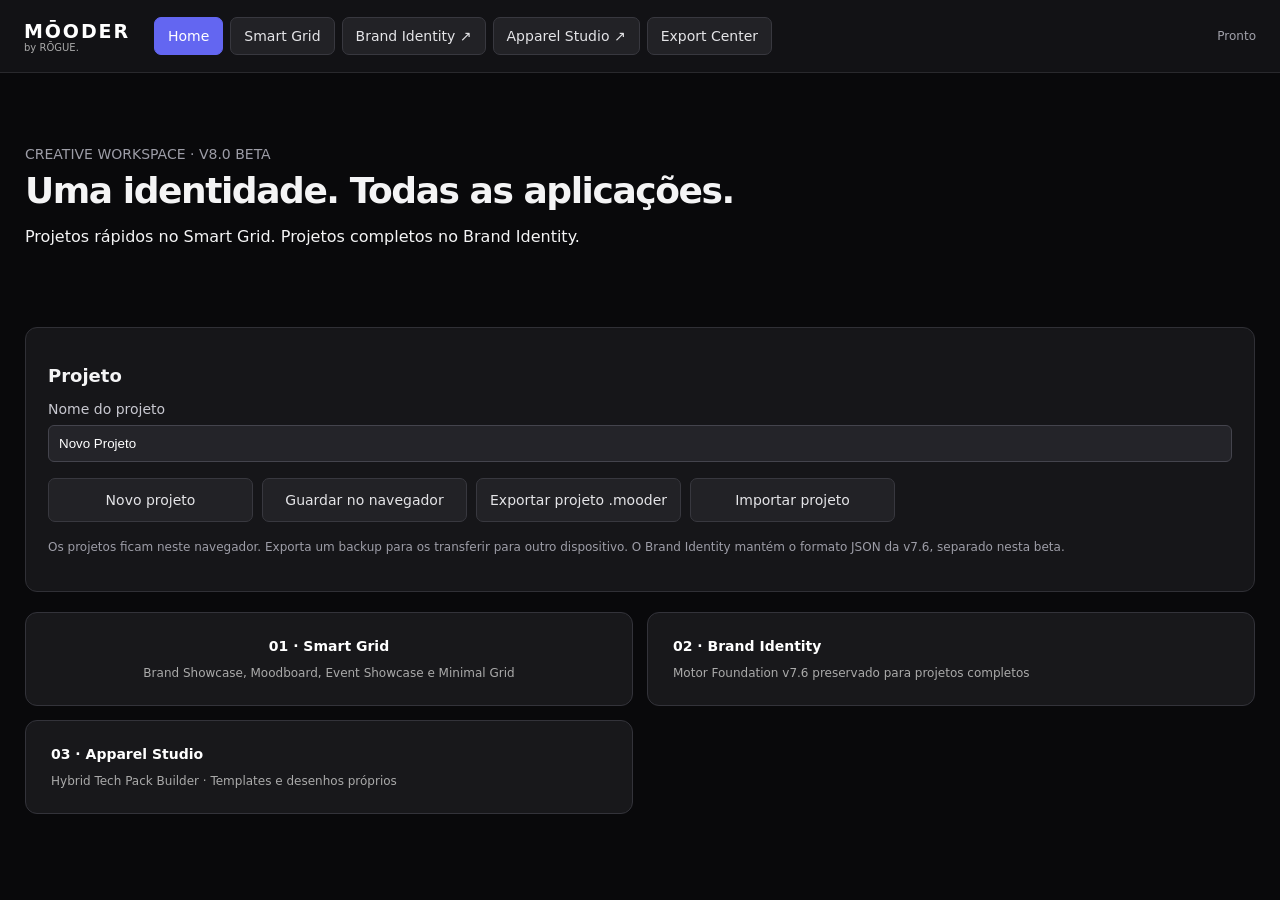
==== commit e9a8ede2: "uiux: align navigation labels and page titles (index.html)" ====
--- a/index.html
+++ b/index.html
@@ -1 +1 @@
-<!doctype html><html lang="pt"><head><meta charset="utf-8"><meta name="viewport" content="width=device-width,initial-scale=1"><title>MŌODER. — Workspace</title><meta http-equiv="refresh" content="0; url=workspace.html"><script>location.replace('workspace.html'+location.search+location.hash)</script></head><body><p>A abrir <a href="workspace.html">MŌODER Workspace</a>…</p></body></html>+<!doctype html><html lang="pt"><head><meta charset="utf-8"><meta name="viewport" content="width=device-width,initial-scale=1"><title>MOODER by Rogue</title><meta http-equiv="refresh" content="0; url=workspace.html"><script>location.replace('workspace.html'+location.search+location.hash)</script></head><body><p>A abrir <a href="workspace.html">MŌODER Workspace</a>…</p></body></html>
